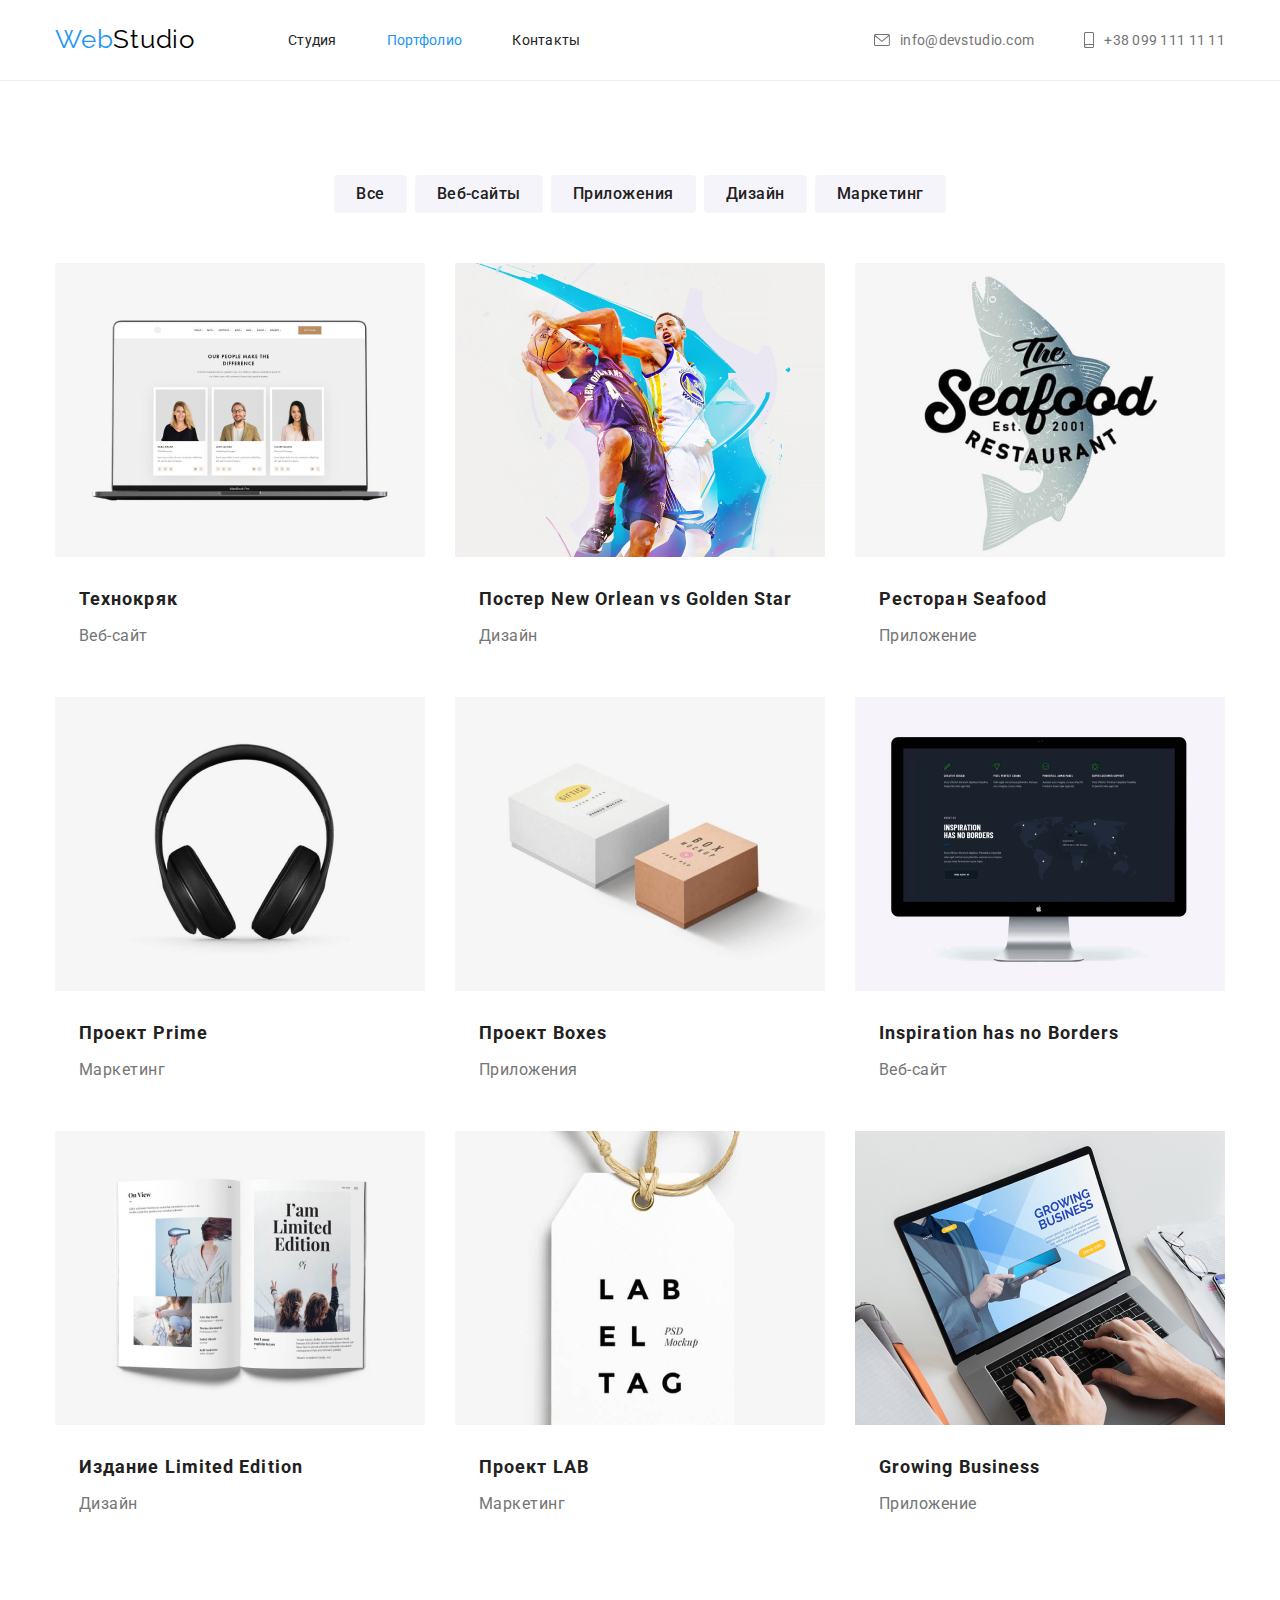
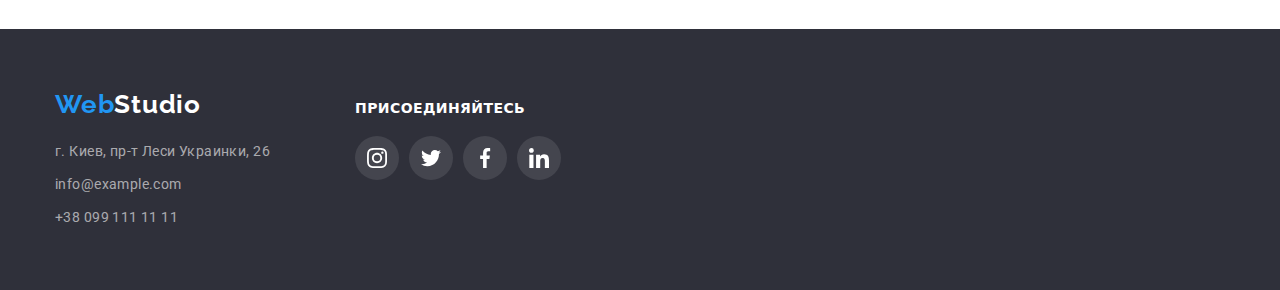
==== portfolio.html @ 9aa2ae70 "Сделал секцию "Чем занимаемся"" ====
<!DOCTYPE html>
<html lang="en">
<head>
    <meta charset="UTF-8">
    <meta name="viewport" content="width=device-width, initial-scale=1.0">
    <title>portfolio</title>
    <link rel="stylesheet" href="./css/modern-normalize.css">
    <link rel="stylesheet" href="./css/portfolio.css">
    <link rel="preconnect" href="https://fonts.gstatic.com">
    <link href="https://fonts.googleapis.com/css2?family=Raleway:wght@700&family=Roboto:wght@400;500;700;900&display=swap"
        rel="stylesheet">
    
</head>
<body>
    <!-- Хэдэр -->
   <header class="header">
        <div class="navi-flex">
            <nav class="navigation">
                <a class="logo-text-frt" href="./index.html"> <span class="logo">Web</span>Studio</a>
                <ul class="site-nav">
                    <li class="item"><a href="./index.html">Студия</a></li>
                    <li class="item"><a class="nav-text-s" href="./portfolio.html">Портфолио</a></li>
                    <li class="item"><a href="#"> Контакты</a></li>
                </ul>
            </nav>
            <ul class="contacts-list">
                <li> <a class="contacts mail contacts-hover" href="mailto:info@devstudio.com">
                    <svg class="icon-envelope contacts-hover">
                        <use href="./images/symbol-defs.svg#icon-envelope"></use>
                    </svg>
                    info@devstudio.com
            </a></li>
                <li><a class="contacts phone contacts-hover" href="#">
                    <svg class="icon-smartphone contacts-hover">
                        <use href="./images/symbol-defs.svg#icon-smartphone"></use>
                    </svg> 
                    +38 099 111 11 11
                </a>
            </li>
            </ul>
        </div>
    </header>
    <!-- Портфолио -->
    <section>
        <h1 class="portfolio-title visually-hidden">портфолио</h1>
    <div class="container">
        <div class="btn-indent"> 
            <ul class="btn-container">
                <li class="btn-space">
                    <button type="button" class="btn btn-font">Все</button>
                </li>
                <li class="btn-space">
                    <button type="button" class="btn btn-font">Веб-сайты</button>
                </li>
                <li class="btn-space">
                    <button type="button" class="btn btn-font">Приложения</button>
                </li>
                <li class="btn-space">
                    <button type="button" class="btn btn-font">Дизайн</button>
                </li>
                <li class="btn-space">
                    <button type="button" class="btn btn-font">Маркетинг</button>
                </li>
            </ul>
        </div>
        
        <div class="projects-container">
            <ul class="cards-list">
                <li class="cards-item">
                    <img src="./images/p.jpg" width="370" alt="ноутбук">
                    <div class="card-text">
                        <h2 class="title">Технокряк</h2>
                        <p class="text">Веб-сайт</p>
                    </div>
                    
                </li>
                <li class="cards-item">
                    <img src="./images/p1.jpg" width="370" alt="баскет">
                    <div class="card-text">
                        <h2 class="title">Постер New Orlean vs Golden Star</h2>
                        <p class="text">Дизайн</p>
                    </div>
                    
                </li>
                <li class="cards-item">
                    <img src="./images/p2.jpg" width="370" alt="ноутбук">
                    <div class="card-text">
                        <h2 class="title">Ресторан Seafood</h2>
                        <p class="text">Приложение</p>
                    </div>
                    
                </li>
                <li class="cards-item">
                    <img src="./images/p3.jpg" width="370" alt="ноутбук">
                    <div class="card-text">
                        <h2 class="title">Проект Prime</h2>
                        <p class="text">Маркетинг</p>
                    </div>
                </li>
                <li class="cards-item">
                    <img src="./images/p4.jpg" width="370" alt="ноутбук">
                    <div class="card-text">
                        <h2 class="title">Проект Boxes</h2>
                        <p class="text">Приложения</p>
                    </div>
                   
                </li>
                <li class="cards-item">
                    <img src="./images/p5.jpg" width="370" alt="ноутбук">
                    <div class="card-text">
                        <h2 class="title">Inspiration has no Borders</h2>
                        <p class="text">Веб-сайт</p>
                    </div>
                </li>
                <li class="cards-item">
                    <img src="./images/p6.jpg" width="370" alt="ноутбук">
                    <div class="card-text">
                        <h2 class="title">Издание Limited Edition</h2>
                        <p class="text">Дизайн</p>
                    </div>
                </li>
                <li class="cards-item">
                    <img src="./images/p7.jpg" width="370" alt="ноутбук">
                    <div class="card-text">
                        <h2 class="title">Проект LAB</h2>
                        <p class="text">Маркетинг</p>
                    </div>
                </li>
                <li class="cards-item">
                    <img src="./images/p8.jpg" width="370" alt="ноутбук">
                    <div class="card-text">
                        <h2 class="title">Growing Business</h2>
                        <p class="text">Приложение</p>
                    </div>
                    
                </li>
            </ul>
        </div>
        
    </div>
            
    </section>
    <!-- Футер -->
    <footer class="bcg-section">
    <div class="container">
        <div class="footer">
            <div class="address-container">
                <h3 class="logo-text">Web<span class="logo-footer">Studio</span>
                </h3>
                <address class="footer-address">
                    <p><a class="a-title" href="#">г. Киев, пр-т Леси Украинки, 26</a></p>
                    <ul class="footer-list">
                        <li><a class="addres" href="mailto:info@example.com">info@example.com</a></li>
                        <li><a class="addres" href="tel:+380991111111">+38 099 111 11 11</a></li>
                    </ul>
                </address>
            </div>
    
            <div class="soc-link-container">
                <section class="connect-section">
                    <h3 class="soc-title">присоединяйтесь</h3>
                    <ul class="soc-link-list">
                        <li>
                            <a class="social-link soc-item" href="#">
                                <svg class="soc-icon">
                                    <use href="./images/symbol-defs.svg#icon-instagram"></use>
                                </svg>
                            </a>
                        </li>
                        <li>
                            <a class="social-link soc-item" href="#">
                                <svg class="soc-icon">
                                    <use href="./images/symbol-defs.svg#icon-twitter"></use>
                                </svg>
                            </a>
                        </li>
                        <li>
                            <a class="social-link soc-item" href="#">
                                <svg class="soc-icon">
                                    <use href="./images/symbol-defs.svg#icon-facebook"></use>
                                </svg>
                            </a>
                        </li>
                        <li>
                            <a class="social-link soc-item" href="#">
                                <svg class="soc-icon">
                                    <use href="./images/symbol-defs.svg#icon-linkedin"></use>
                                </svg>
                            </a>
                        </li>
                    </ul>
                </section>
            </div>
    
        </div>
    
    </div>
    
    
    
    
    </footer>
</body>
</html>
---- css/portfolio.css ----
:root {
  --white-text: rgba(255, 255, 255, 1);
  --white-text06: rgba(255, 255, 255, 0.6);
  --black-text: rgba(33, 33, 33, 1);
  --blue-hover: rgba(33, 150, 243, 1);
  --grey-text: rgba(117, 117, 117, 1);
  --white-border: rgba(236, 236, 236, 1);
  --white-back: rgba(245, 244, 250, 1);
  --border-color: rgba(238, 238, 238, 1);
}
.visually-hidden {
  position: absolute;
  width: 1px;
  height: 1px;
  margin: -1px;
  border: 0;
  padding: 0;

  white-space: nowrap;
  clip-path: inset(100%);
  clip: rect(0 0 0 0);
  overflow: hidden;
}
li {
  list-style-type: none;
}
/* Утилитарти */

.container {
  margin: 0 auto;
  padding: 0 15px;
  width: 1200px;
}

.bcg-section {
  background-color: rgba(47, 48, 58, 1);
}
/* Навигация */

.header {
  border-bottom: 1px solid var(--white-border);
}

.navi-flex {
  margin: 0 auto;
  padding: 0 15px;
  width: 1200px;
  display: flex;
  justify-content: space-between;
}
.navigation {
  display: flex;
  flex-direction: row;
}
.logo {
  color: var(--blue-hover);
  font-family: 'Raleway', sans-serif;
  font-style: normal;
  font-size: 26px;
  line-height: 31px;
  letter-spacing: 0.03em;
}
.logo-text-frt {
  display: inline-block;
  padding-top: 24px;
  padding-bottom: 25px;
  font-family: 'Raleway', sans-serif;
  font-size: 26px;
  line-height: 31px;
  letter-spacing: 0.03em;
  color: rgba(0, 0, 0, 1);
  text-decoration: none;
}

.logo-text {
  color: var(--blue-hover);
  font-family: 'Raleway', sans-serif;
  font-style: normal;
  font-size: 26px;
  line-height: 31px;
  letter-spacing: 0.03em;
  text-decoration: none;
  margin: 0;
}
.site-nav {
  display: flex;
  align-items: center;
  margin: 0;
  margin-left: 93px;
  padding: 0;
}
.site-nav .item:not(:last-child) {
  margin-right: 50px;
}
.site-nav a {
  color: var(--black-text);
  font-family: 'Roboto', sans-serif;
  font-style: normal;
  font-size: 14px;
  line-height: 16px;
  letter-spacing: 0.02em;
  text-decoration: none;
}
.site-nav a:hover,
.site-nav a:focus {
  color: var(--blue-hover);
}
.contacts {
  color: var(--grey-text);
  font-family: 'Roboto', sans-serif;
  font-style: normal;
  font-size: 14px;
  line-height: 16px;
  letter-spacing: 0.02em;
  text-decoration: none;
}

.contacts-hover:hover,
.contacts-hover:focus {
  color: var(--blue-hover);
  fill: var(--blue-hover);
}

.contacts-list {
  display: flex;
  align-items: center;
  padding: 0;
  margin-top: 0;
  margin-bottom: 0;
  margin-left: auto;
}
.contacts-list .mail {
  padding-right: 50px;
  display: flex;
  justify-content: center;
  align-items: center;
}
.icon-envelope {
  width: 16px;
  height: 12px;
  margin-right: 10px;
  fill: currentColor;
}

.contacts-list .phone {
  display: flex;
  justify-content: center;
  align-items: center;
}
.icon-smartphone {
  width: 10px;
  height: 16px;
  margin-right: 10px;
  fill: currentColor;
}
.site-nav .nav-text-s {
  color: var(--blue-hover);
  font-family: 'Roboto', sans-serif;
  font-style: normal;
  font-size: 14px;
  line-height: 16px;
  letter-spacing: 0.02em;
  text-decoration: none;
}
/* Портфолио */
.portfolio-title {
  margin: 94px 0 50px;
  font-family: Roboto;
  font-style: normal;
  font-weight: bold;
  font-size: 36px;
  line-height: 42px;
  text-align: center;
  letter-spacing: 0.03em;
  text-transform: uppercase;
}

/* Кнопки */

.btn-indent {
  margin: 94px 0 50px;
}

.btn-container li:not(:last-child) {
  margin-right: 8px;
}

.btn {
  color: var(--black-text);
  border-radius: 4px;
  background-color: var(--white-back);
  border: none;
  padding: 6px 22px;
}
.btn-font {
  font-family: Roboto;
  font-style: normal;
  font-weight: 500;
  font-size: 16px;
  line-height: 26px;
  text-align: center;
  letter-spacing: 0.03em;
  /* text-transform: capitalize; */
}

.btn-title,
.a-title {
  color: var(--white-text);
}

.btn-container {
  display: flex;
  flex-direction: row;
  justify-content: center;
  margin: 0;
  padding: 0;
}

.btn:hover,
.btn:focus {
  color: var(--white-text);
  background-color: var(--blue-hover);
  box-shadow: 0px 3px 1px rgba(0, 0, 0, 0.1), 0px 1px 2px rgba(0, 0, 0, 0.08),
    0px 2px 2px rgba(0, 0, 0, 0.12);
}

/* Проэкты */

.cards-list {
  margin: 0;
}

.projects-container {
  margin-bottom: 94px;
}

.projects-container .cards-list {
  display: flex;
  flex-wrap: wrap;
  margin: 0;
  padding: 0;
}

.cards-list .cards-item {
  width: 370px;
  height: 404px;
  background-color: #fff;
}
.cards-item:not(:nth-child(3n)) {
  margin-right: 30px;
}
.cards-item:not(:nth-last-child(-n + 3)) {
  margin-bottom: 30px;
}

.cards-item:hover,
.cards-item:focus {
  box-shadow: 0px 1px 1px rgba(0, 0, 0, 0.12), 0px 4px 4px rgba(0, 0, 0, 0.06),
    1px 4px 6px rgba(0, 0, 0, 0.16);
  border: 1px solid var(--border-color);
}

.card-text {
  padding: 20px 24px;
}
.title {
  color: var(--black-text);
  font-family: Roboto;
  font-style: normal;
  font-weight: bold;
  font-size: 18px;
  line-height: 36px;
  letter-spacing: 0.06em;
  margin: 0;
}

.text {
  margin: 4px 0 0;
  color: var(--grey-text);
  font-family: Roboto;
  font-style: normal;
  font-weight: normal;
  font-size: 16px;
  line-height: 30px;
  letter-spacing: 0.03em;
}

/* Футер */
.footer {
  display: flex;
  align-items: baseline;
}

.address-container {
  width: 230px;
  margin-right: 70px;
}

.soc-link-container {
  width: 206px;
}

.soc-link-list svg {
  fill: var(--white-text);
}

.soc-title {
  color: var(--white-text);
  font-size: 14px;
  line-height: 16px;
  letter-spacing: 0.03em;
  text-transform: uppercase;
  margin: 0;
}

.soc-link-list {
  display: flex;
  justify-content: space-between;
  padding: 0;
  margin: 20px 0 0;
}
.social-link:hover,
.social-link:focus {
  background-color: var(--blue-hover);
}

.soc-link-list a {
  display: flex;
  justify-content: center;
  align-items: center;
  border-radius: 24px;
  background-color: rgba(255, 255, 255, 0.1);
}

.soc-item:not(:last-child) {
  margin-right: 10px;
}

.soc-icon {
  width: 20px;
  height: 20px;
}
.soc-item {
  width: 44px;
  height: 44px;
}

.logo-footer {
  color: var(--white-text);
  font-family: 'Raleway', sans-serif;
  font-style: normal;
  font-size: 26px;
  line-height: 31px;
  letter-spacing: 0.03em;
}
.container .footer {
  padding: 60px 0 60px 0;
}

.footer-address {
  margin-top: 20px;
  font-style: normal;
  font-weight: normal;
  font-size: 14px;
  line-height: 1.714;
  letter-spacing: 0.03em;
}
.footer-address p {
  margin: 0;
}
.footer-list {
  padding: 0;
  margin: 0;
}
.footer-list li {
  margin-top: 9px;
}
.addres,
.a-title {
  color: var(--white-text06);
  font-family: 'Roboto', sans-serif;
  font-style: normal;
  text-decoration: none;
}
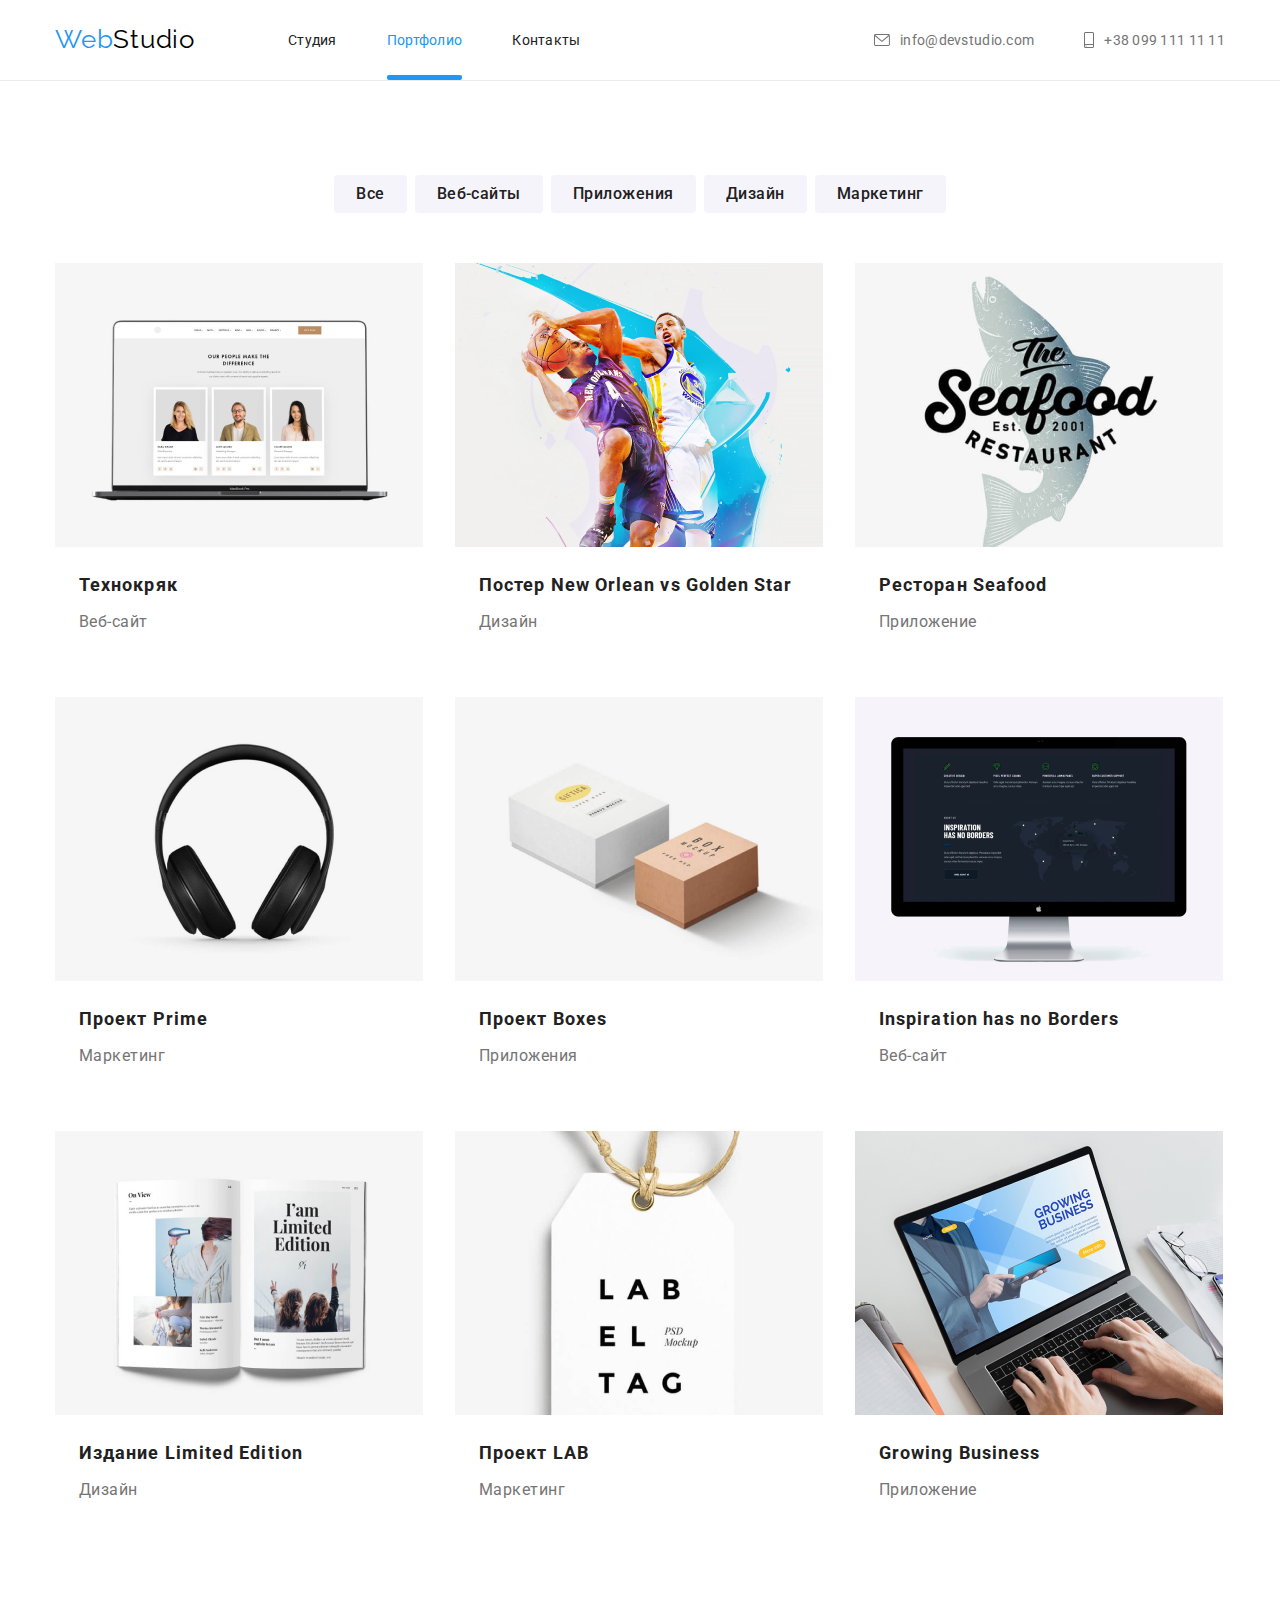
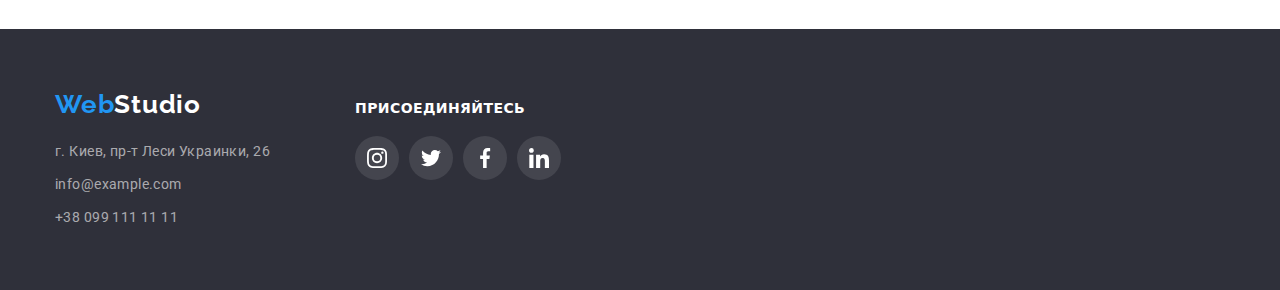
==== commit d78e2e7b: "Закончил карточки" ====
--- a/portfolio.html
+++ b/portfolio.html
@@ -19,7 +19,7 @@
                 <a class="logo-text-frt" href="./index.html"> <span class="logo">Web</span>Studio</a>
                 <ul class="site-nav">
                     <li class="item"><a href="./index.html">Студия</a></li>
-                    <li class="item"><a class="nav-text-s" href="./portfolio.html">Портфолио</a></li>
+                    <li class="item"><a class="nav-text-s position" href="./portfolio.html">Портфолио</a></li>
                     <li class="item"><a href="#"> Контакты</a></li>
                 </ul>
             </nav>
@@ -67,71 +67,191 @@
         <div class="projects-container">
             <ul class="cards-list">
                 <li class="cards-item">
-                    <img src="./images/p.jpg" width="370" alt="ноутбук">
-                    <div class="card-text">
-                        <h2 class="title">Технокряк</h2>
-                        <p class="text">Веб-сайт</p>
-                    </div>
-                    
-                </li>
-                <li class="cards-item">
-                    <img src="./images/p1.jpg" width="370" alt="баскет">
+                    <a class="card" href="">
+                    <div class="hover-thumb">
+                        <div class="overlay-img">
+                            <img src="./images/p.jpg" width="370" alt="ноутбук">
+                            
+                            <div class="overlay-text">
+                                <p class="paragraph-text">
+                                    Технокряк это современная площадка распространения коронавируса. Компании используют эту платформу для цифрового
+                                    шпионажа и атак на защищённые сервера конкурентов.
+                                </p>
+                            </div>
+                                
+                        </div>
+                    </div>
+                                <div class="card-text">
+                                    <h2 class="title">Технокряк</h2>
+                                    <p class="text">Веб-сайт</p>
+                                </div>
+                                </a>
+                                
+                </li>
+                <li class="cards-item">
+                    <a class="card" href="">
+                    <div class="hover-thumb">
+                        <div class="overlay-img">
+                        <img src="./images/p1.jpg" width="370" alt="баскет">
+                            <div class="overlay-text">
+                                <p class="paragraph-text">
+                                    Lorem ipsum dolor sit amet consectetur adipisicing elit. Consequatur non facilis saepe porro labore quisquam neque, similique quo consectetur inventore minima laborum, impedit voluptatibus sed.
+                                </p>
+                            </div>
+                        </div>
+                    </div>
+
+
                     <div class="card-text">
                         <h2 class="title">Постер New Orlean vs Golden Star</h2>
                         <p class="text">Дизайн</p>
                     </div>
-                    
-                </li>
-                <li class="cards-item">
-                    <img src="./images/p2.jpg" width="370" alt="ноутбук">
-                    <div class="card-text">
+                    </a>
+                </li>
+
+                <li class="cards-item">
+                    <a class="card" href="">
+                        <div class="hover-thumb">
+                            <div class="overlay-img">
+                                <img src="./images/p2.jpg" width="370" alt="баскет">
+                                <div class="overlay-text">
+                                    <p class="paragraph-text">
+                                        Lorem ipsum dolor sit amet consectetur adipisicing elit. Consequatur non facilis saepe porro labore
+                                        quisquam neque, similique quo consectetur inventore minima laborum, impedit voluptatibus sed.
+                                    </p>
+                                </div>
+                            </div>
+                        </div>
+                        <div class="card-text">
                         <h2 class="title">Ресторан Seafood</h2>
                         <p class="text">Приложение</p>
-                    </div>
-                    
-                </li>
-                <li class="cards-item">
-                    <img src="./images/p3.jpg" width="370" alt="ноутбук">
+                        </div>
+                    </a>
+                </li>
+
+                <li class="cards-item">
+                    <a class="card" href="">
+                        <div class="hover-thumb">
+                            <div class="overlay-img">
+                                <img src="./images/p3.jpg" width="370" alt="баскет">
+                                <div class="overlay-text">
+                                    <p class="paragraph-text">
+                                        Lorem ipsum dolor sit amet consectetur adipisicing elit. Consequatur non facilis saepe porro labore
+                                        quisquam neque, similique quo consectetur inventore minima laborum, impedit voluptatibus sed.
+                                    </p>
+                                </div>
+                            </div>
+                        </div>
                     <div class="card-text">
                         <h2 class="title">Проект Prime</h2>
                         <p class="text">Маркетинг</p>
                     </div>
-                </li>
-                <li class="cards-item">
-                    <img src="./images/p4.jpg" width="370" alt="ноутбук">
+                    </a>
+                </li>
+
+                <li class="cards-item">
+                    <a class="card" href="">
+                        <div class="hover-thumb">
+                            <div class="overlay-img">
+                                <img src="./images/p4.jpg" width="370" alt="баскет">
+                                <div class="overlay-text">
+                                    <p class="paragraph-text">
+                                        Lorem ipsum dolor sit amet consectetur adipisicing elit. Consequatur non facilis saepe porro labore
+                                        quisquam neque, similique quo consectetur inventore minima laborum, impedit voluptatibus sed.
+                                    </p>
+                                </div>
+                            </div>
+                        </div>
+
                     <div class="card-text">
                         <h2 class="title">Проект Boxes</h2>
                         <p class="text">Приложения</p>
                     </div>
-                   
-                </li>
-                <li class="cards-item">
-                    <img src="./images/p5.jpg" width="370" alt="ноутбук">
+                   </a>
+                </li>
+
+                <li class="cards-item">
+                    <a class="card" href="">
+                        <div class="hover-thumb">
+                            <div class="overlay-img">
+                                <img src="./images/p5.jpg" width="370" alt="баскет">
+                                <div class="overlay-text">
+                                    <p class="paragraph-text">
+                                        Lorem ipsum dolor sit amet consectetur adipisicing elit. Consequatur non facilis saepe porro labore
+                                        quisquam neque, similique quo consectetur inventore minima laborum, impedit voluptatibus sed.
+                                    </p>
+                                </div>
+                            </div>
+                        </div>
+
                     <div class="card-text">
                         <h2 class="title">Inspiration has no Borders</h2>
                         <p class="text">Веб-сайт</p>
                     </div>
-                </li>
-                <li class="cards-item">
-                    <img src="./images/p6.jpg" width="370" alt="ноутбук">
+                    </a>
+                </li>
+
+                <li class="cards-item">
+                    <a class="card" href="">
+                        <div class="hover-thumb">
+                            <div class="overlay-img">
+                                <img src="./images/p6.jpg" width="370" alt="баскет">
+                                <div class="overlay-text">
+                                    <p class="paragraph-text">
+                                        Lorem ipsum dolor sit amet consectetur adipisicing elit. Consequatur non facilis saepe porro labore
+                                        quisquam neque, similique quo consectetur inventore minima laborum, impedit voluptatibus sed.
+                                    </p>
+                                </div>
+                            </div>
+                        </div>
+
                     <div class="card-text">
                         <h2 class="title">Издание Limited Edition</h2>
                         <p class="text">Дизайн</p>
                     </div>
-                </li>
-                <li class="cards-item">
-                    <img src="./images/p7.jpg" width="370" alt="ноутбук">
+                    </a>
+                </li>
+
+                <li class="cards-item">
+                    <a class="card" href="">
+                        <div class="hover-thumb">
+                            <div class="overlay-img">
+                                <img src="./images/p7.jpg" width="370" alt="баскет">
+                                <div class="overlay-text">
+                                    <p class="paragraph-text">
+                                        Lorem ipsum dolor sit amet consectetur adipisicing elit. Consequatur non facilis saepe porro labore
+                                        quisquam neque, similique quo consectetur inventore minima laborum, impedit voluptatibus sed.
+                                    </p>
+                                </div>
+                            </div>
+                        </div>
+
                     <div class="card-text">
                         <h2 class="title">Проект LAB</h2>
                         <p class="text">Маркетинг</p>
                     </div>
-                </li>
-                <li class="cards-item">
-                    <img src="./images/p8.jpg" width="370" alt="ноутбук">
+                    </a>
+                </li>
+
+                <li class="cards-item">
+                    <a class="card" href="">
+                        <div class="hover-thumb">
+                            <div class="overlay-img">
+                                <img src="./images/p8.jpg" width="370" alt="баскет">
+                                <div class="overlay-text">
+                                    <p class="paragraph-text">
+                                        Lorem ipsum dolor sit amet consectetur adipisicing elit. Consequatur non facilis saepe porro labore
+                                        quisquam neque, similique quo consectetur inventore minima laborum, impedit voluptatibus sed.
+                                    </p>
+                                </div>
+                            </div>
+                        </div>
+
                     <div class="card-text">
                         <h2 class="title">Growing Business</h2>
                         <p class="text">Приложение</p>
                     </div>
+                    </a>
                     
                 </li>
             </ul>
--- a/css/portfolio.css
+++ b/css/portfolio.css
@@ -48,6 +48,29 @@
   display: flex;
   justify-content: space-between;
 }
+
+.site-nav a {
+  display: block;
+  padding: 32px 0;
+}
+
+.position {
+  display: block;
+  position: relative;
+}
+
+.position::after {
+  content: '';
+  position: absolute;
+  display: block;
+  width: 75px;
+  height: 5px;
+  bottom: 0;
+
+  border-radius: 2px;
+  background-color: var(--blue-hover);
+}
+
 .navigation {
   display: flex;
   flex-direction: row;
@@ -241,6 +264,77 @@
   padding: 0;
 }
 
+.card:hover .overlay-text,
+.card:focus .overlay-text {
+  transform: translateY(0);
+  opacity: 0.9;
+}
+
+.hover-thumb:hover::before {
+  opacity: 0.9;
+}
+
+.hover-thumb {
+  position: relative;
+}
+
+.hover-thumb::before {
+  content: '';
+  display: inline-block;
+
+  position: absolute;
+
+  top: 0;
+  left: 0;
+
+  width: 100%;
+  height: 100%;
+
+  opacity: 0;
+}
+
+.overlay-text {
+  position: absolute;
+
+  top: 0;
+  left: 0;
+
+  width: 100%;
+  height: 100%;
+
+  opacity: 0;
+
+  padding: 63px 24px;
+  background-color: var(--blue-hover);
+
+  transform: translateY(100%);
+  transition: transform 350ms cubic-bezier(0.4, 0, 0.2, 1),
+    opacity 350ms cubic-bezier(0.4, 0, 0.2, 1);
+}
+
+.paragraph-text {
+  margin: 0;
+  font-family: Roboto;
+  font-style: normal;
+  font-weight: normal;
+  font-size: 18px;
+  line-height: 28px;
+  letter-spacing: 0.03em;
+  color: var(--white-text);
+}
+
+.card {
+  text-decoration: none;
+}
+
+.overlay-img {
+  position: relative;
+  overflow: hidden;
+  border-style: none;
+  width: 368px;
+  height: 284px;
+}
+
 .cards-list .cards-item {
   width: 370px;
   height: 404px;
